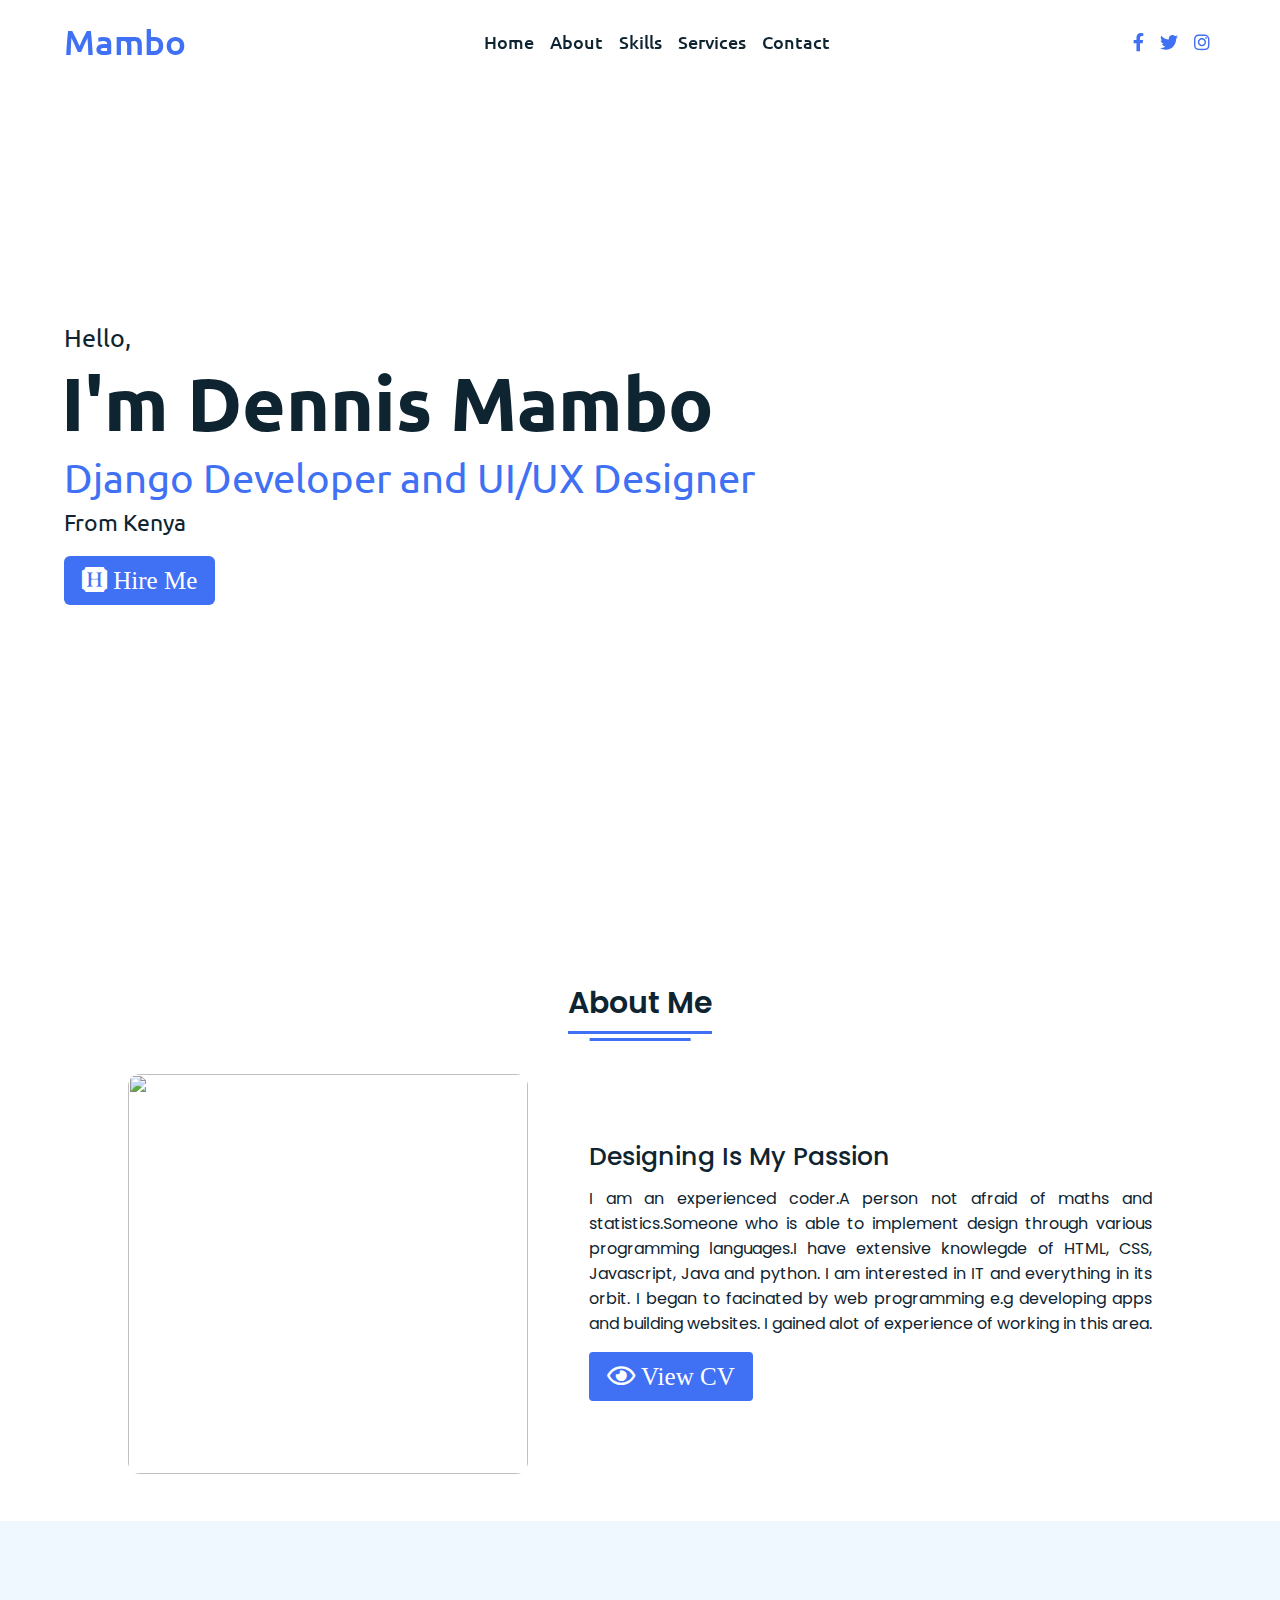
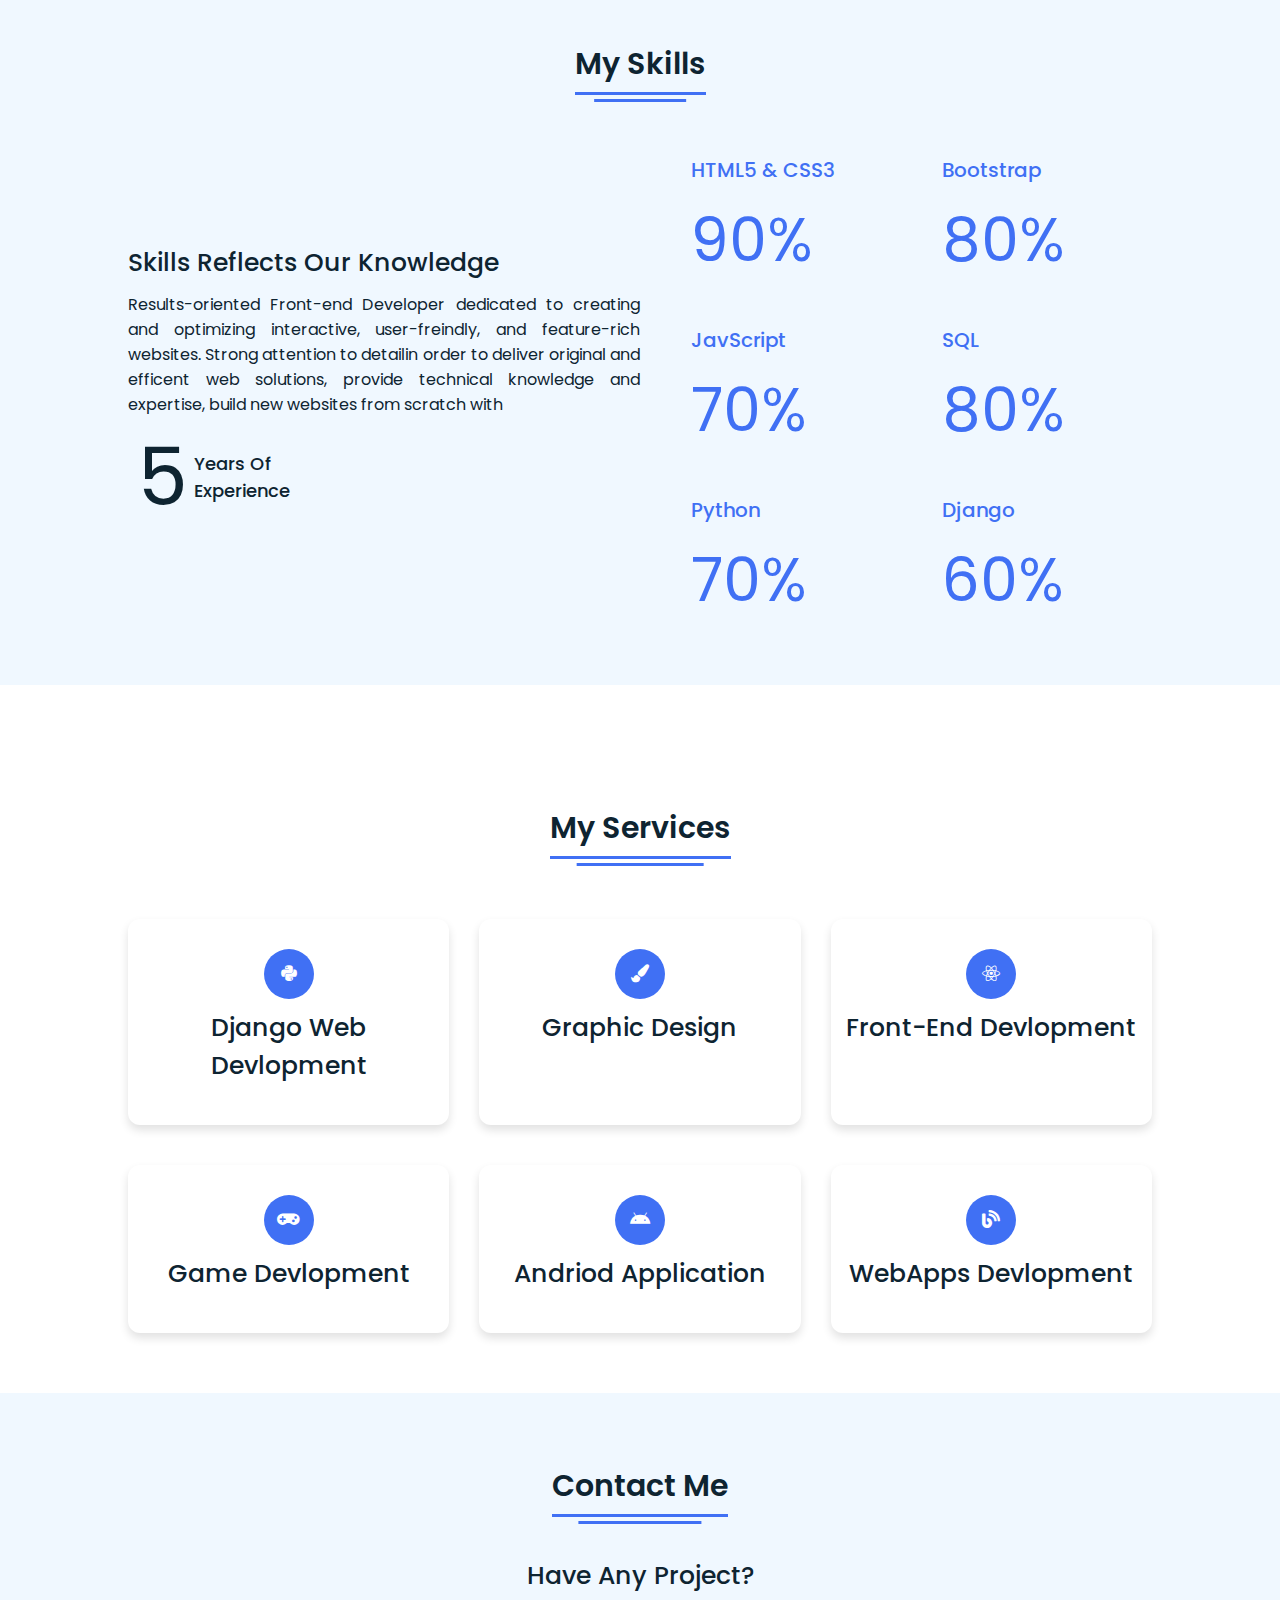
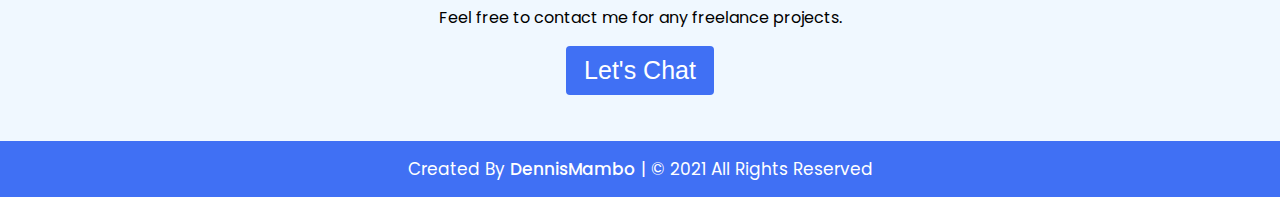
==== index.html @ 4c2e2596 "Add files via upload" ====
<!DOCTYPE html>
<!-- Designined by vambo-->
<html lang="en" dir="ltr">
  <head>
    <meta charset="UTF-8">
    <title>DennisMambo </title>
    <link rel="stylesheet" href="style.css">
    <!-- Fontawesome CDN Link -->
    <link rel="stylesheet" href="https://cdnjs.cloudflare.com/ajax/libs/font-awesome/5.15.2/css/all.min.css"/>
     <meta name="viewport" content="width=device-width, initial-scale=1.0">
   </head>
<body>
  <!-- Move to up button -->
  <div class="scroll-button">
    <a href="#home"><i class="fas fa-arrow-up"></i></a>
  </div>
  <!-- navgaition menu -->
  <nav>
    <div class="navbar">
      <div class="logo"><a href="#">Mambo</a></div>
      <ul class="menu">
          <li><a href="#home">Home</a></li>
          <li><a href="#about">About</a></li>
          <li><a href="#skills">Skills</a></li>
          <li><a href="#services">Services</a></li>
          <li><a href="#contact">Contact</a></li>
          <div class="cancel-btn">
            <i class="fas fa-times"></i>
          </div>
      </ul>
      <div class="media-icons">
        <a href="#"><i class="fab fa-facebook-f"></i></a>
        <a href="#"><i class="fab fa-twitter"></i></a>
        <a href="#"><i class="fab fa-instagram"></i></a>
      </div>
    </div>
    <div class="menu-btn">
      <i class="fas fa-bars"></i>
    </div>
  </nav>

<!-- Home Section Start -->
 <section class="home" id="home">
   <div class="home-content">
     <div class="text">
       <div class="text-one">Hello,</div>
       <div class="text-two">I'm Dennis Mambo</div>
       <div class="text-three">Django Developer and UI/UX Designer</div>
       <div class="text-four">From Kenya</div>
     </div>
     <div class="button">
       <button><i class="fab fa-hire-a-helper"> Hire Me</i></button>
     </div>
   </div>
 </section>

<!-- About Section Start -->
<section class="about" id="about">
  <div class="content">
    <div class="title"><span>About Me</span></div>
  <div class="about-details">
    <div class="left">
      <img src="images/about.jpg" alt="">
    </div>
    <div class="right">
      <div class="topic">Designing Is My Passion</div>
      <p>I am an experienced coder.A person not afraid of maths and statistics.Someone who is able to implement design through various programming languages.I have extensive knowlegde of HTML, CSS, Javascript, Java and python. I am interested in IT and everything in its orbit. I began to facinated by web programming e.g developing apps and building websites. I gained alot of experience of working in this area. </p>
      <div class="button">
        <button><a href="Developer.pdf" target="_blank" style="color: #fff;"> <i class="far fa-eye"> View CV</i></a></button>
      </div>
    </div>
  </div>
  </div>
</section>

<!-- My Skill Section Start -->
<!-- Section Tag and Other Div will same where we need to put same CSS -->
<section class="skills" id="skills">
 <div class="content">
   <div class="title"><span>My Skills</span></div>
   <div class="skills-details">
     <div class="text">
       <div class="topic">Skills Reflects Our Knowledge</div>
       <p>Results-oriented Front-end Developer dedicated to creating and optimizing interactive, user-freindly, and feature-rich websites. Strong attention to detailin order to deliver original and efficent web solutions, provide technical knowledge and expertise, build new websites from scratch with </p>
       <div class="experience">
         <div class="num">5</div>
         <div class="exp">Years Of <br> Experience</div>
       </div>
     </div>
     <div class="boxes">
       <div class="box">
         <div class="topic">HTML5 & CSS3</div>
         <div class="per">90%</div>
       </div>
       <div class="box">
         <div class="topic">Bootstrap</div>
         <div class="per">80%</div>
       </div>
       <div class="box">
         <div class="topic">JavScript</div>
         <div class="per">70%</div>
       </div>
       <div class="box">
         <div class="topic">SQL</div>
         <div class="per">80%</div>
       </div>
       <div class="box">
         <div class="topic">Python</div>
         <div class="per">70%</div>
       </div>
       <div class="box">
         <div class="topic">Django</div>
         <div class="per">60%</div>
       </div>
     </div>
   </div>
 </div>
</section>

<!-- My Services Section Start -->
 <section class="services" id="services">
   <div class="content">
     <div class="title"><span>My Services</span></div>
     <div class="boxes">
       <div class="box">
         <div class="icon">
           <i class="fab fa-python"></i>
       </div>
       <div class="topic">Django Web Devlopment</div>
       <p></p>
     </div>
       <div class="box">
         <div class="icon">
           <i class="fas fa-paint-brush"></i>
       </div>
       <div class="topic">Graphic Design</div>
       <p></p>
     </div>
       <div class="box">
         <div class="icon">
           <i class="fab fa-react"></i>
       </div>
       <div class="topic">Front-End Devlopment</div>
       <p></p>
     </div>
       <div class="box">
         <div class="icon">
            <i class="fas fa-gamepad"></i>
           
       </div>
       <div class="topic">Game Devlopment</div>
       <p></p>
     </div>
       <div class="box">
         <div class="icon">
           <i class="fab fa-android"></i>
       </div>
       <div class="topic">Andriod Application</div>
       <p></p>
     </div>
       <div class="box">
         <div class="icon">
           <i class="fas fa-blog"></i>
       </div>
       <div class="topic">WebApps Devlopment</div>
       <p></p>
     </div>
   </div>
   </div>
 </section>

<!-- Contact Me section Start -->
<section class="contact" id="contact">
  <div class="content">
    <div class="title"><span>Contact Me</span></div>
    <div class="text">
      <div class="topic">Have Any Project?</div>
      <p>Feel free to contact me for any freelance projects.</p>
      <div class="button">
        <button>Let's Chat</button>
      </div>
    </div>
  </div>
</section>

<!-- Footer Section Start -->
<footer>
  <div class="text">
    <span>Created By <a href="#">DennisMambo</a> | &#169; 2021 All Rights Reserved</span>
  </div>
</footer>

  <script src="script.js"></script>
</body>
</html>
---- style.css ----
/* Google Font CDN Link */
@import url('https://fonts.googleapis.com/css2?family=Poppins:wght@400;500;600;700&family=Ubuntu:wght@400;500;700&display=swap');
*{
  margin: 0;
  padding: 0;
  box-sizing: border-box;
  text-decoration: none;
  scroll-behavior: smooth;
}

/* Custom Scroll Bar CSS */
::-webkit-scrollbar {
    width: 10px;
}
::-webkit-scrollbar-track {
    background: #f1f1f1;
}
::-webkit-scrollbar-thumb {
    background: #6e93f7;
    border-radius: 12px;
    transition: all 0.3s ease;
}

::-webkit-scrollbar-thumb:hover {
    background: #4070f4;
}
/* navbar styling */
nav{
  position: fixed;
  width: 100%;
  padding: 20px 0;
  z-index: 998;
  transition: all 0.3s ease;
  font-family: 'Ubuntu', sans-serif;
}
nav.sticky{
  background: #4070f4;
  padding: 13px 0;
}
nav .navbar{
  width: 90%;
  display: flex;
  justify-content: space-between;
  align-items: center;
  margin: auto;
}
nav .navbar .logo a{
  font-weight: 500;
  font-size: 35px;
  color: #4070f4;
}
nav.sticky .navbar .logo a{
  color: #fff;
}
nav .navbar .menu{
  display: flex;
  position: relative;
}
nav .navbar .menu li{
  list-style: none;
  margin: 0 8px;
}
.navbar .menu a{
  font-size: 18px;
  font-weight: 500;
  color: #0E2431;
  padding: 6px 0;
  transition: all 0.4s ease;
}
.navbar .menu a:hover{
  color: #4070f4;
}
nav.sticky .menu a{
  color: #FFF;
}
nav.sticky .menu a:hover{
  color: #0E2431;
}
.navbar .media-icons a{
  color: #4070f4;
  font-size: 18px;
  margin: 0 6px;
}
nav.sticky .media-icons a{
  color: #FFF;
}

/* Side Navigation Menu Button CSS */
nav .menu-btn,
.navbar .menu .cancel-btn{
  position: absolute;
  color: #fff;
  right: 30px;
  top: 20px;
  font-size: 20px;
  cursor: pointer;
  transition: all 0.3s ease;
  display: none;
}
nav .menu-btn{
  color: #4070f4;
}
nav.sticky .menu-btn{
  color: #FFF;
}
.navbar .menu .menu-btn{
  color: #fff;
}

/* home section styling */
.home{
  height: 100vh;
  width: 100%;
  background: url("images/aaa.jpg") no-repeat;
  background-size: cover;
  background-position: center;
  background-attachment: fixed;
  font-family: 'Ubuntu', sans-serif;
}
.home .home-content{
  width: 90%;
  height: 100%;
  margin: auto;
  display: flex;
  flex-direction: column;
  justify-content: center;
}
.home .text-one{
  font-size: 25px;
  color: #0E2431;
}
.home .text-two{
  color: #0E2431;
  font-size: 75px;
  font-weight: 600;
  margin-left: -3px;
}
.home .text-three{
  font-size: 40px;
  margin: 5px 0;
  color: #4070f4;
}
.home .text-four{
  font-size: 23px;
  margin: 5px 0;
  color: #0E2431;
}
.home .button{
  margin: 14px 0;
}
.home .button button{
  outline: none;
  padding: 8px 16px;
  border-radius: 6px;
  font-size: 25px;
  font-weight: 400;
  background: #4070f4;
  color: #fff;
  cursor: pointer;
  border: 2px solid transparent;
  transition: all 0.4s ease;
}
.home .button button:hover{
  border-color: #4070f4;
  background-color: #fff;
  color: #4070f4;
}

/* About Section Styling */
/* Those Elements Where We Have Apply Same CSS,
 I'm Selecting Directly 'Section Tag' and 'Class'  */
section{
  padding-top: 40px;
}
section .content{
  width: 80%;
  margin: 40px auto;
  font-family: 'Poppins', sans-serif;
}
.about .about-details{
  display: flex;
  justify-content: space-between;
  align-items: center;
}
section .title{
  display: flex;
  justify-content: center;
  margin-bottom: 40px;
}
section .title span{
  color: #0E2431;
  font-size: 30px;
  font-weight: 600;
  position: relative;
  padding-bottom: 8px;
}
section .title span::before,
section .title span::after{
  content: '';
  position: absolute;
  height: 3px;
  width: 100%;
  background: #4070f4;
  left: 0;
  bottom: 0;
}
section .title span::after{
  bottom: -7px;
  width: 70%;
  left: 50%;
  transform: translateX(-50%);
}
.about .about-details .left{
  width: 45%;
}
.about .left img{
  height: 400px;
  width: 400px;
  object-fit: cover;
  border-radius: 12px;
}
.about-details .right{
  width: 55%;
}
section  .topic{
  color: #0E2431;
  font-size: 25px;
  font-weight: 500;
  margin-bottom: 10px;
}
.about-details .right p{
  text-align: justify;
  color: #0E2431;
}
section .button{
  margin: 16px 0;
}
section .button button{
  outline: none;
  padding: 8px 16px;
  border-radius: 4px;
  font-size: 25px;
  font-weight: 400;
  background: #4070f4;
  color: #fff;
  border: 2px solid transparent;
  cursor: pointer;
  transition: all 0.4s ease;
}
section .button button:hover{
  border-color: #4070f4;
  background-color: #fff;
  color: #4070f4;
}

 /* My Skills CSS */
 .skills{
   background: #F0F8FF;
 }
 .skills .content{
   padding: 40px 0;
 }
 .skills .skills-details{
   display: flex;
   justify-content: space-between;
   align-items: center;
 }
 .skills-details .text{
   width: 50%;
 }
 .skills-details p{
   color: #0E2431;
   text-align: justify;
 }
.skills .skills-details .experience{
  display: flex;
  align-items: center;
  margin: 0 10px;
}
.skills-details .experience .num{
  color: #0E2431;
  font-size: 80px;
}
.skills-details .experience .exp{
  color: #0E2431;
  margin-left: 20px;
  font-size: 18px;
  font-weight: 500;
  margin: 0 6px;
}
.skills-details .boxes{
  width: 45%;
  display: flex;
  flex-wrap: wrap;
  justify-content: space-between;
}
.skills-details .box{
  width: calc(100% / 2 - 20px);
  margin: 20px 0;
}
.skills-details .boxes .topic{
  font-size: 20px;
  color: #4070f4;
}
.skills-details .boxes .per{
  font-size: 60px;
  color: #4070f4;
}

/* My Services CSS */
.services .boxes{
  display: flex;
  flex-wrap: wrap;
  justify-content: space-between;
}
.services .boxes .box{
  margin: 20px 0;
  width: calc(100% / 3 - 20px);
  text-align: center;
  border-radius: 12px;
  padding: 30px 10px;
  box-shadow: 0 5px 10px rgba(0, 0, 0, 0.12);
  cursor: default;
  transition: all 0.4s ease;
}
.services .boxes .box:hover{
  background: #4070f4;
  color: #fff;
}
.services .boxes .box .icon{
  height: 50px;
  width: 50px;
  background: #4070f4;
  border-radius: 50%;
  text-align: center;
  line-height: 50px;
  font-size: 18px;
  color: #fff;
  margin: 0 auto 10px auto;
  transition: all 0.4s ease;
}
.boxes .box:hover .icon{
  background-color: #fff;
  color: #4070f4;
}
.services .boxes .box:hover .topic,
.services .boxes .box:hover p{
  color: #0E2431;
  transition: all 0.4s ease;
}
.services .boxes .box:hover .topic,
.services .boxes .box:hover p{
  color: #fff;
}
/* Contact Me CSS */
.contact{
  background: #F0F8FF;
}
.contact .content{
  margin: 0 auto;
  padding: 30px 0;
}
.contact .text{
  width: 80%;
  text-align: center;
  margin: auto;
}

/* Footer CSS */
footer{
  background: #4070f4;
  padding: 15px 0;
  text-align: center;
  font-family: 'Poppins', sans-serif;
}
footer .text span{
  font-size: 17px;
  font-weight: 400;
  color: #fff;
}
footer .text span a{
  font-weight: 500;
  color: #FFF;
}
footer .text span a:hover{
  text-decoration: underline;
}
/* Scroll TO Top Button CSS */
.scroll-button a{
  position: fixed;
  bottom: 20px;
  right: 20px;
  color: #fff;
  background: #4070f4;
  padding: 7px 12px;;
  font-size: 18px;
  border-radius: 6px;
  box-shadow: rgba(0, 0, 0, 0.15);
  display: none;
}

/* Responsive Media Query */
@media (max-width: 1190px) {
  section .content{
    width: 85%;
  }
}
@media (max-width: 1000px) {
  .about .about-details{
    justify-content: center;
    flex-direction: column;
  }
  .about .about-details .left{
    display: flex;
    justify-content: center;
    width: 100%;
  }
  .about-details .right{
    width: 90%;
    margin: 40px 0;
  }
  .services .boxes .box{
    margin: 20px 0;
    width: calc(100% / 2 - 20px);
  }
}
@media (max-width: 900px) {
  .about .left img{
    height: 350px;
    width: 350px;
  }
}

@media (max-width: 750px) {
  nav .navbar{
    width: 90%;
  }
  nav .navbar .menu{
    position: fixed;
    left: -100%;
    top: 0;
    background: #0E2431;
    height: 100vh;
    max-width: 400px;
    width: 100%;
    padding-top: 60px;
    flex-direction: column;
    align-items: center;
    transition: all 0.5s ease;
  }
  .navbar.active .menu{
    left: 0;
  }
  nav .navbar .menu a{
    font-size: 23px;
    display: block;
    color: #fff;
    margin: 10px 0;
  }
  nav.sticky .menu a:hover{
    color: #4070f4;
  }
  nav .navbar .media-icons{
    display: none;
  }
  nav .menu-btn,
  .navbar .menu .cancel-btn{
    display: block;
  }
  .home .text-two{
    font-size: 65px;
  }
  .home .text-three{
    font-size: 35px;
  }
  .skills .skills-details{
    align-items: center;
    justify-content: center;
    flex-direction: column;
  }
  .skills-details .text{
    width: 100%;
    margin-bottom: 50px;
  }
  .skills-details .boxes{
    justify-content: center;
    align-items: center;
    width: 100%;
  }
  .services .boxes .box{
    margin: 20px 0;
    width: 100%;
  }
  .contact .text{
    width: 100%;
}
}

@media (max-width: 500px){
  .home .text-two{
    font-size: 55px;
  }
  .home .text-three{
    font-size: 33px;
  }
  .skills-details .boxes .per{
    font-size: 50px;
    color: #4070f4;
  }
}
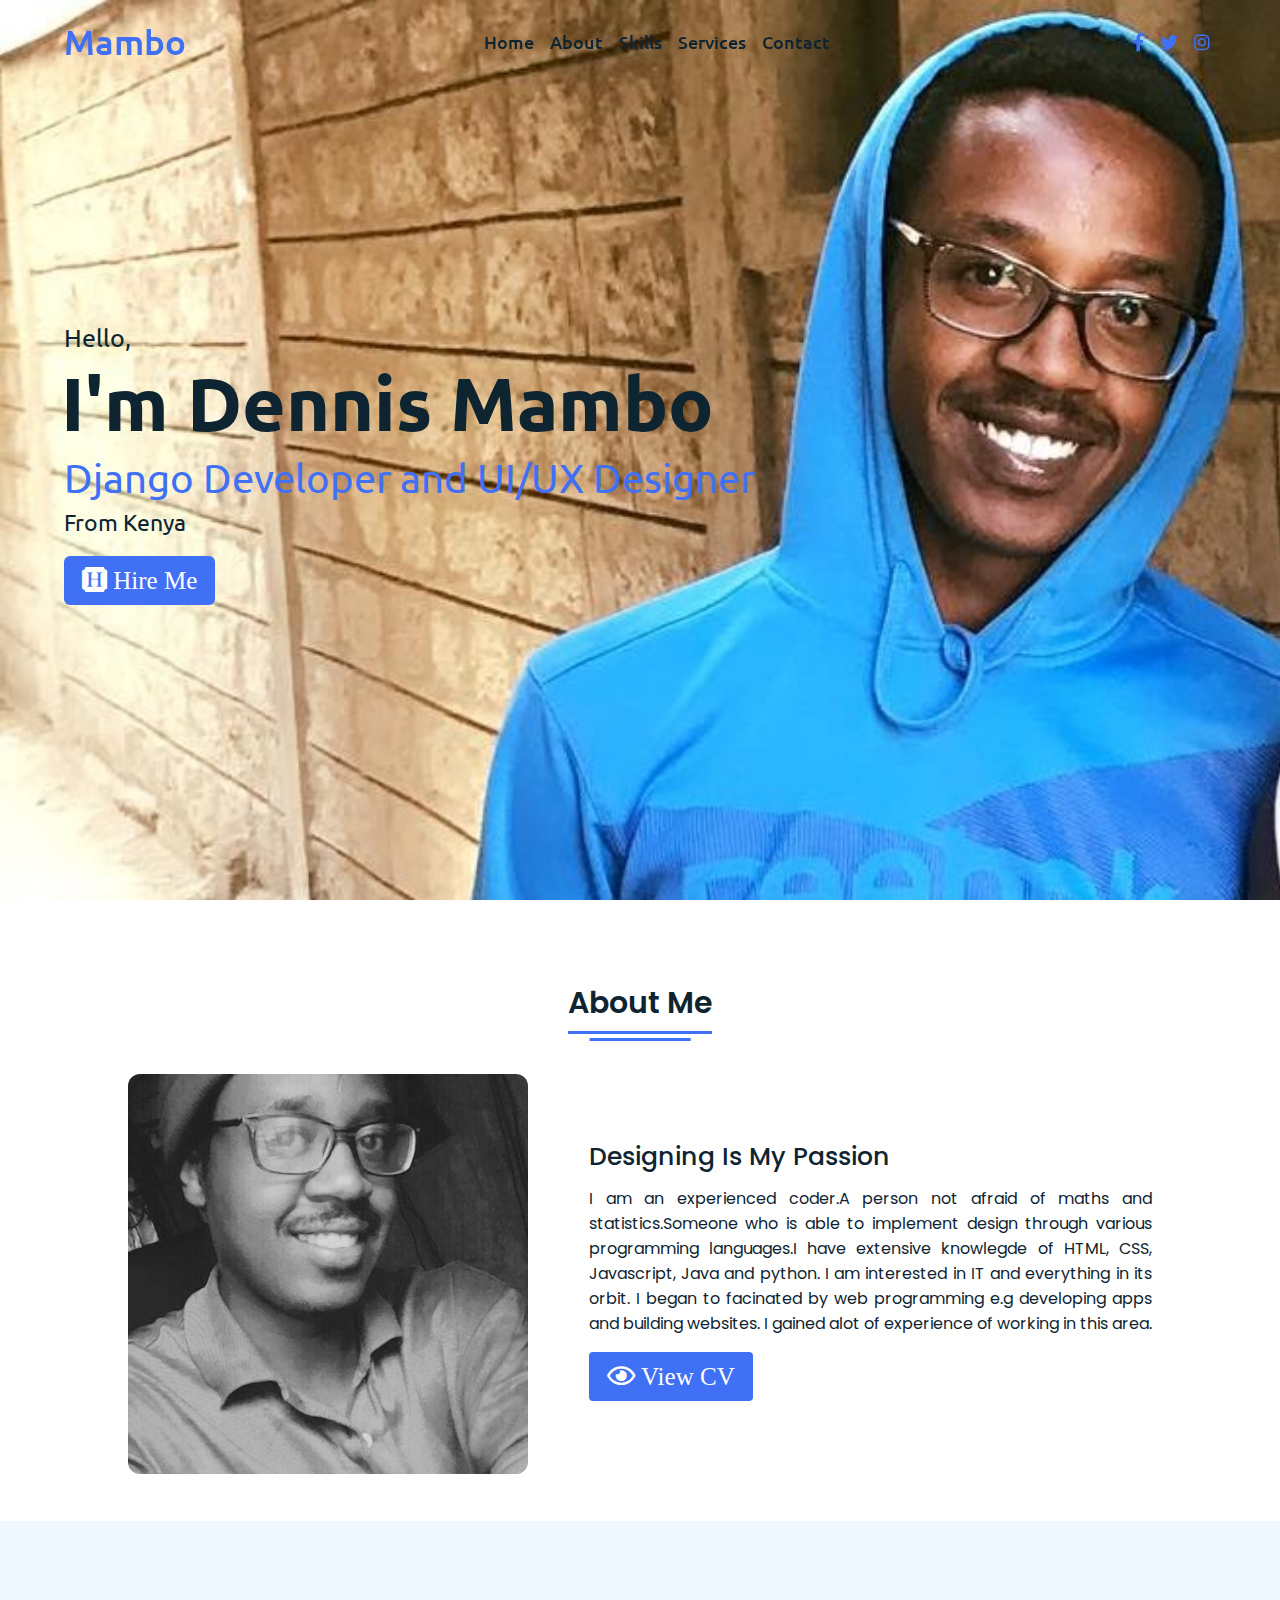
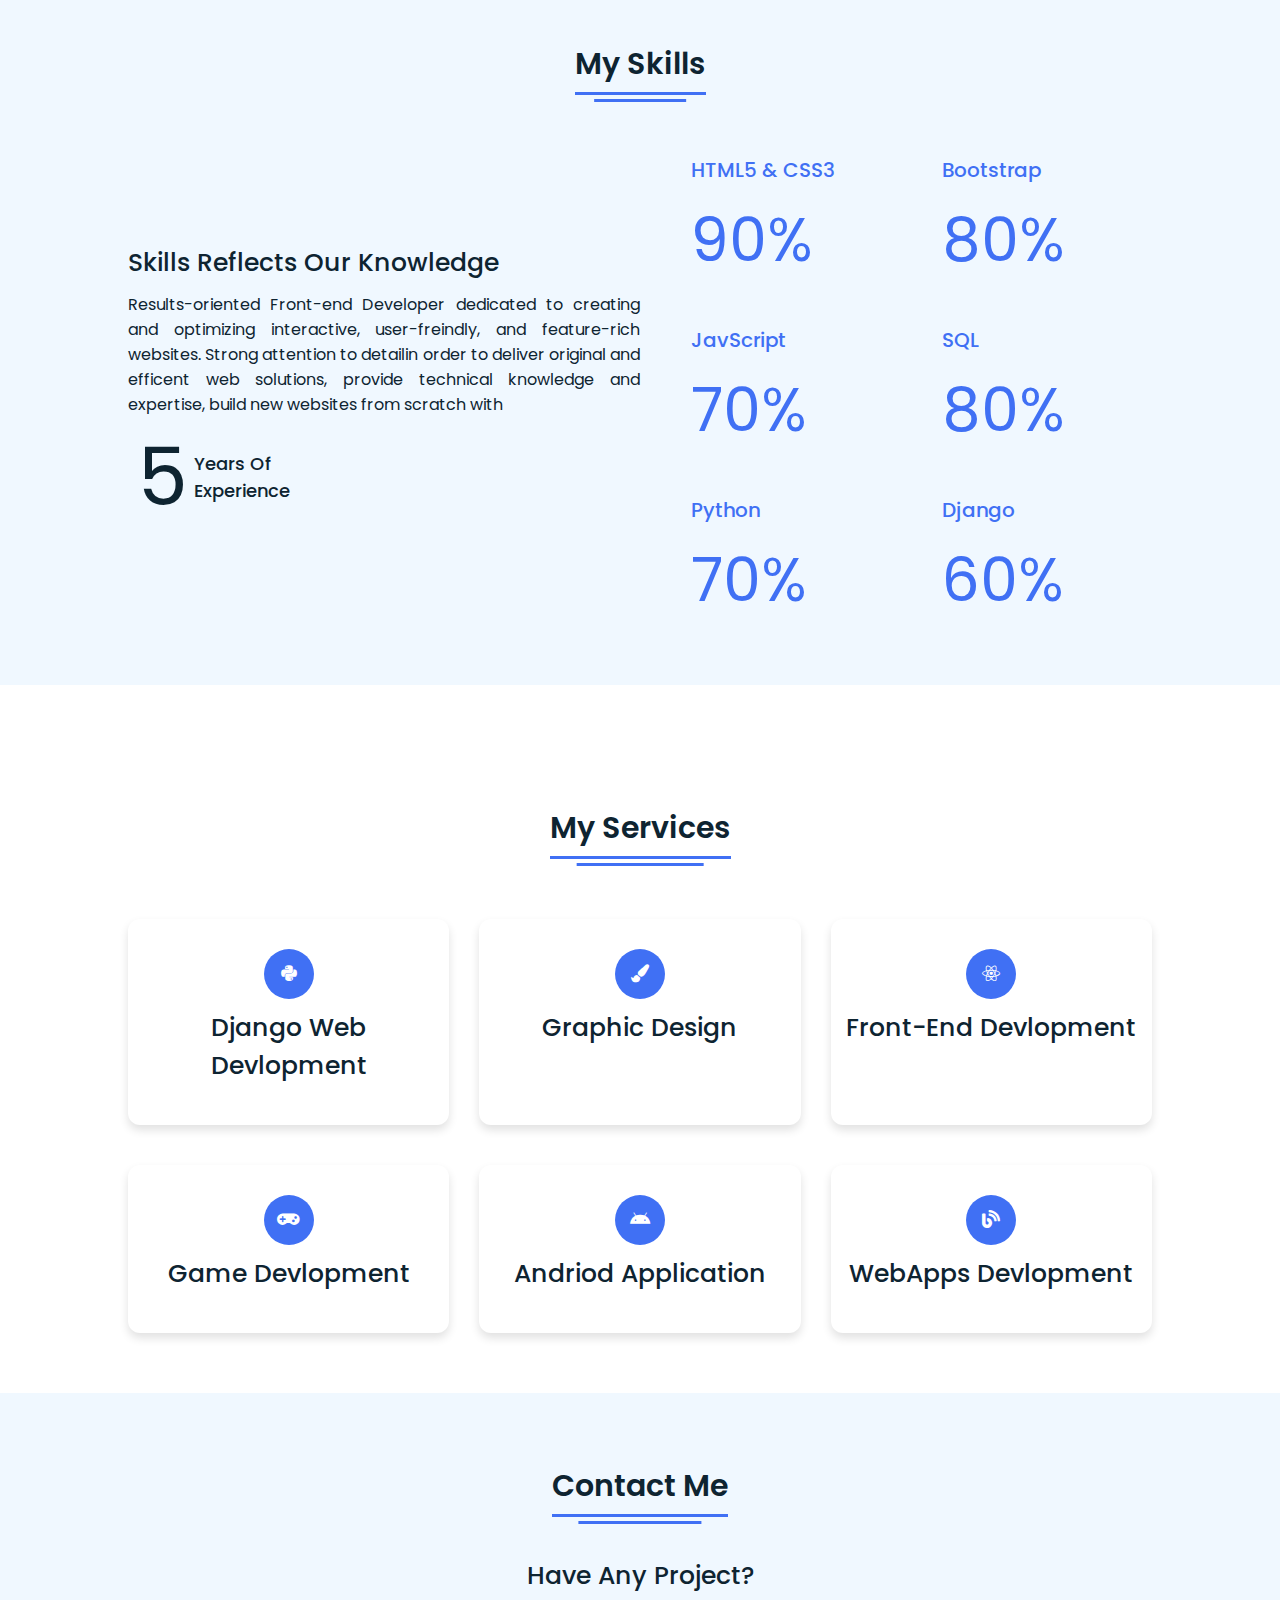
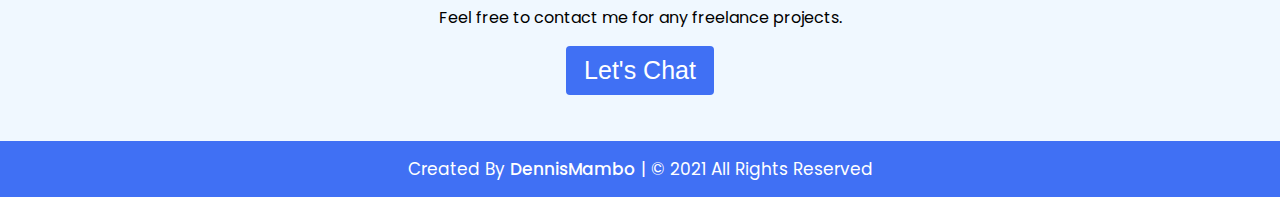
==== commit edf1b067: "Update index.html" ====
--- a/index.html
+++ b/index.html
@@ -60,13 +60,13 @@
     <div class="title"><span>About Me</span></div>
   <div class="about-details">
     <div class="left">
-      <img src="images/about.jpg" alt="">
+      <img src="./Images/about.jpg" alt="">
     </div>
     <div class="right">
       <div class="topic">Designing Is My Passion</div>
       <p>I am an experienced coder.A person not afraid of maths and statistics.Someone who is able to implement design through various programming languages.I have extensive knowlegde of HTML, CSS, Javascript, Java and python. I am interested in IT and everything in its orbit. I began to facinated by web programming e.g developing apps and building websites. I gained alot of experience of working in this area. </p>
       <div class="button">
-        <button><a href="Developer.pdf" target="_blank" style="color: #fff;"> <i class="far fa-eye"> View CV</i></a></button>
+        <button><a href="./Developer.pdf" target="_blank" style="color: #fff;"> <i class="far fa-eye"> View CV</i></a></button>
       </div>
     </div>
   </div>
--- a/style.css
+++ b/style.css
@@ -111,7 +111,7 @@
 .home{
   height: 100vh;
   width: 100%;
-  background: url("images/aaa.jpg") no-repeat;
+  background: url("./Images/aaa.jpg") no-repeat;
   background-size: cover;
   background-position: center;
   background-attachment: fixed;
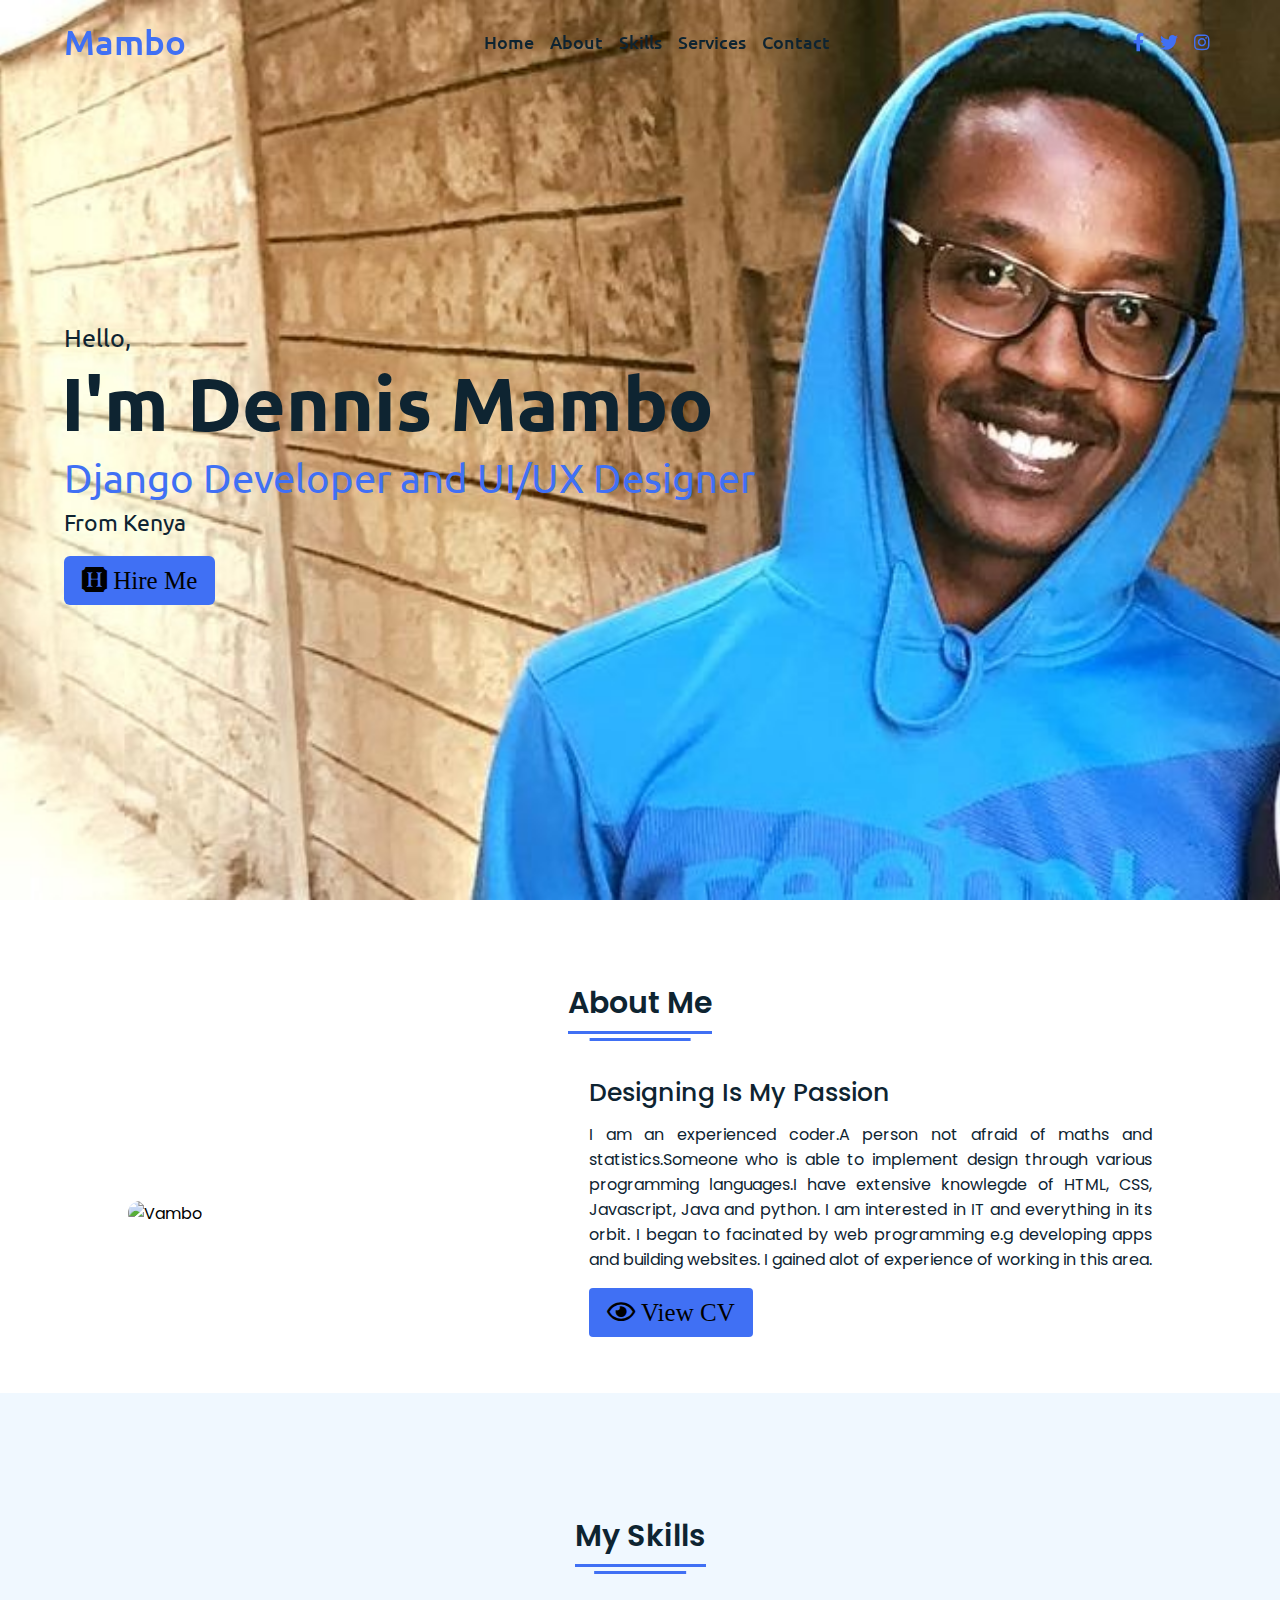
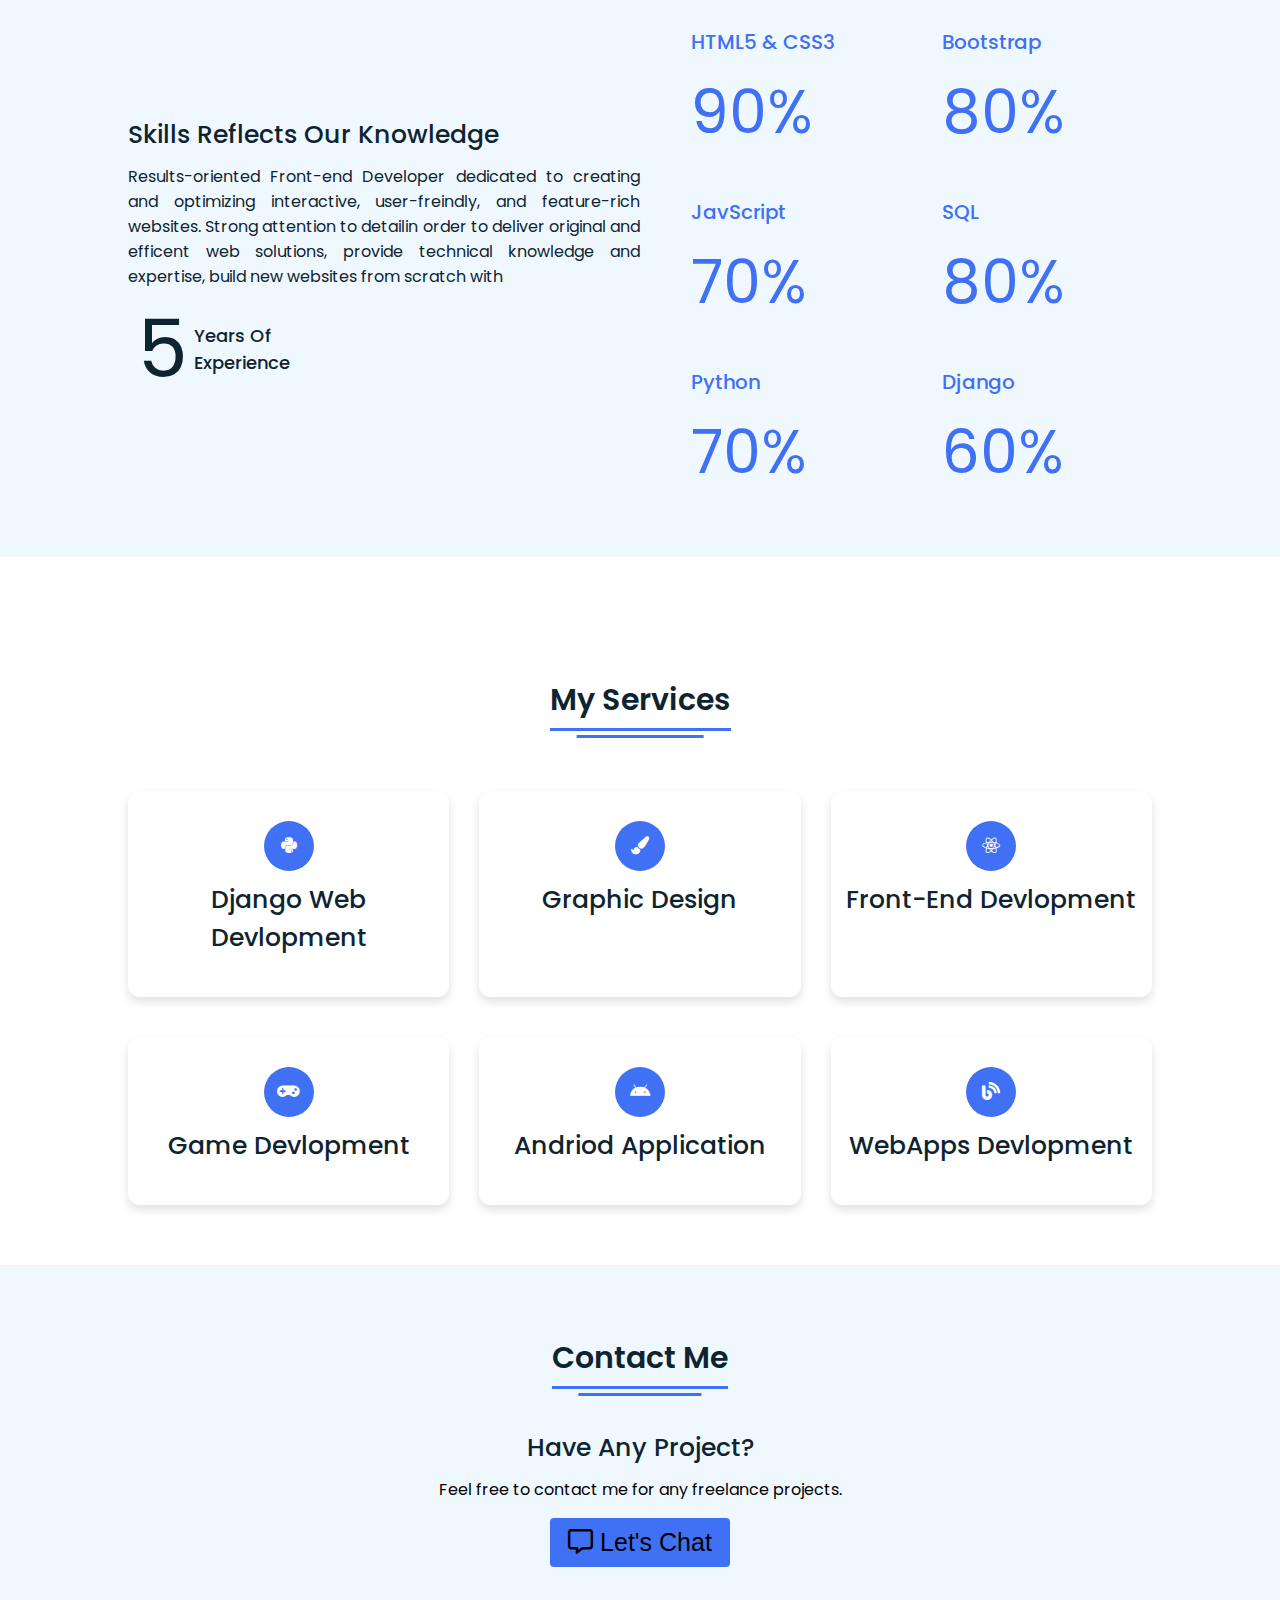
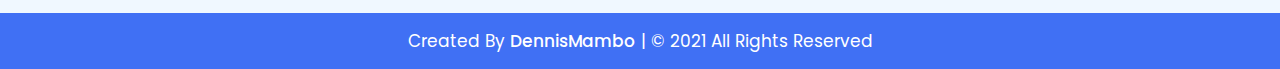
==== commit c9702d07: "Add files via upload" ====
--- a/index.html
+++ b/index.html
@@ -49,7 +49,7 @@
        <div class="text-four">From Kenya</div>
      </div>
      <div class="button">
-       <button><i class="fab fa-hire-a-helper"> Hire Me</i></button>
+       <button ><a href="hire.html" style="color: #000;" > <i class="fab fa-hire-a-helper"> Hire Me</i> </a></button>
      </div>
    </div>
  </section>
@@ -60,13 +60,13 @@
     <div class="title"><span>About Me</span></div>
   <div class="about-details">
     <div class="left">
-      <img src="./Images/about.jpg" alt="">
+      <img src="images/about.JPG" alt="Vambo">
     </div>
     <div class="right">
       <div class="topic">Designing Is My Passion</div>
       <p>I am an experienced coder.A person not afraid of maths and statistics.Someone who is able to implement design through various programming languages.I have extensive knowlegde of HTML, CSS, Javascript, Java and python. I am interested in IT and everything in its orbit. I began to facinated by web programming e.g developing apps and building websites. I gained alot of experience of working in this area. </p>
       <div class="button">
-        <button><a href="./Developer.pdf" target="_blank" style="color: #fff;"> <i class="far fa-eye"> View CV</i></a></button>
+        <button><a href="Developer.pdf" target="_blank" style="color: #000;"> <i class="far fa-eye"> View CV</i> </a> </button>
       </div>
     </div>
   </div>
@@ -177,7 +177,7 @@
       <div class="topic">Have Any Project?</div>
       <p>Feel free to contact me for any freelance projects.</p>
       <div class="button">
-        <button>Let's Chat</button>
+        <button><a href="hire.html" style="color: #000;"><i class="far fa-comment-alt"></i> Let's Chat</a></button>
       </div>
     </div>
   </div>
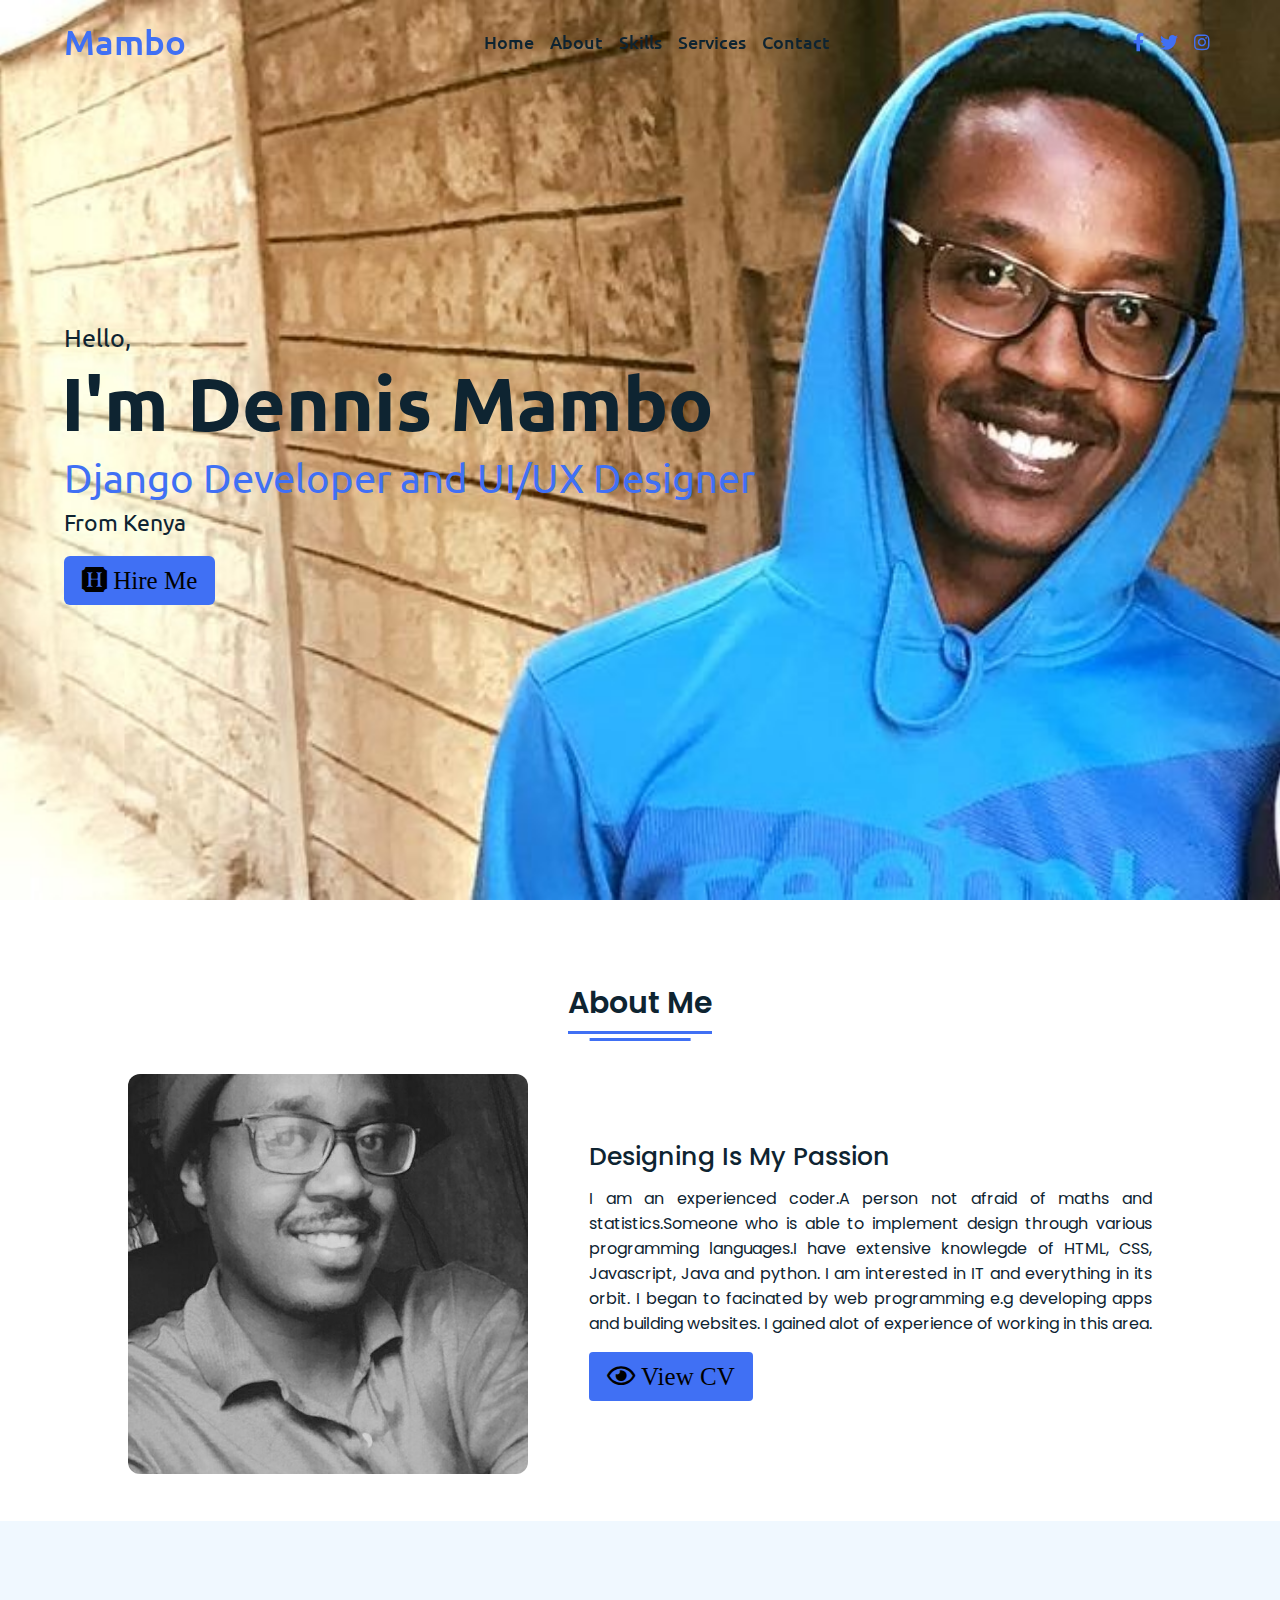
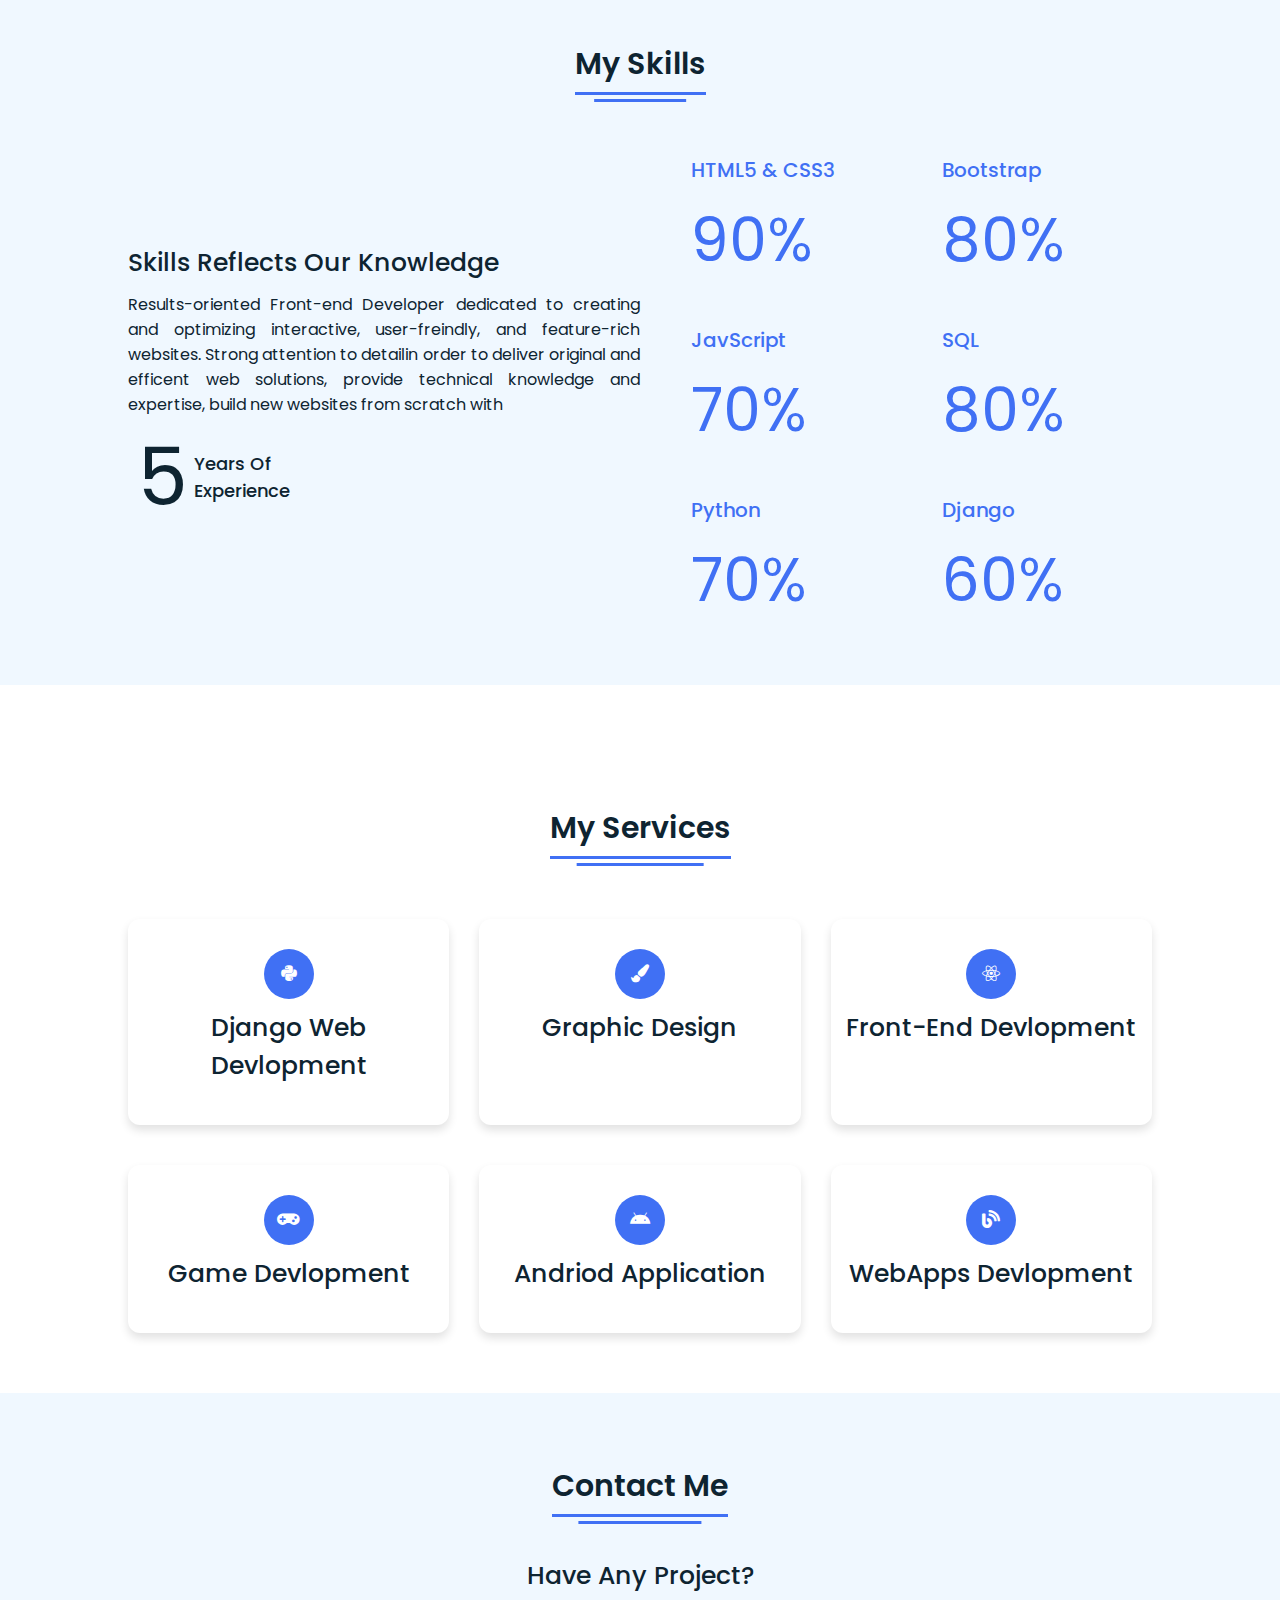
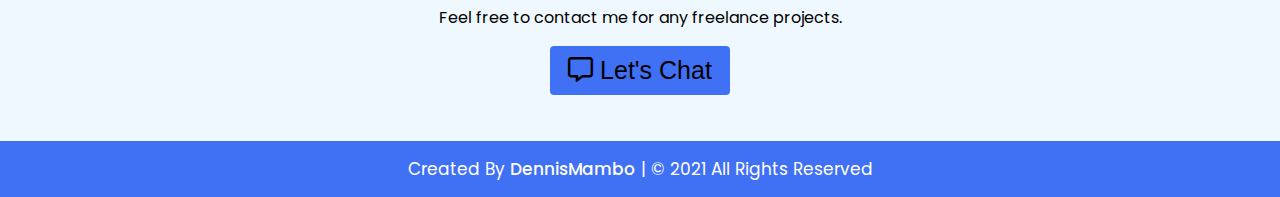
==== commit 68aec9cf: "Update index.html" ====
--- a/index.html
+++ b/index.html
@@ -60,7 +60,7 @@
     <div class="title"><span>About Me</span></div>
   <div class="about-details">
     <div class="left">
-      <img src="images/about.JPG" alt="Vambo">
+      <img src="Images/about.jpg" alt="Vambo">
     </div>
     <div class="right">
       <div class="topic">Designing Is My Passion</div>
